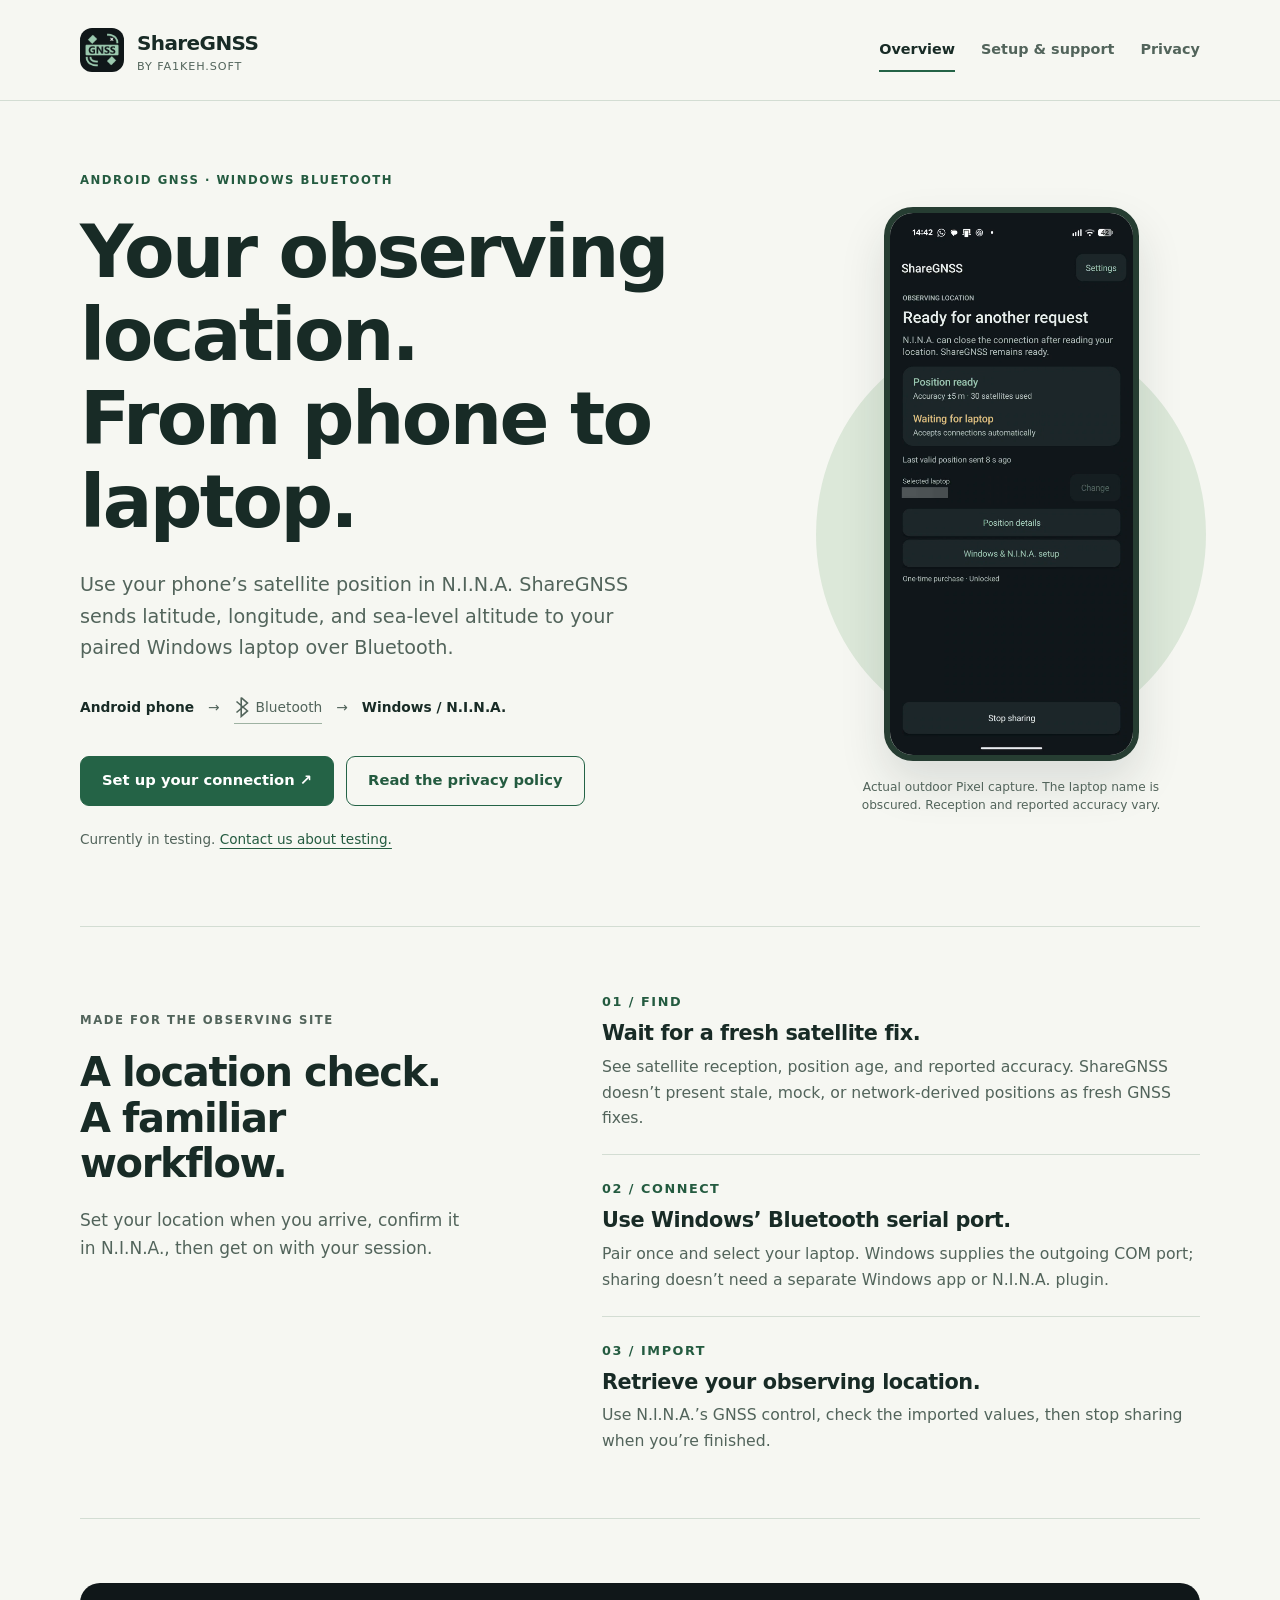
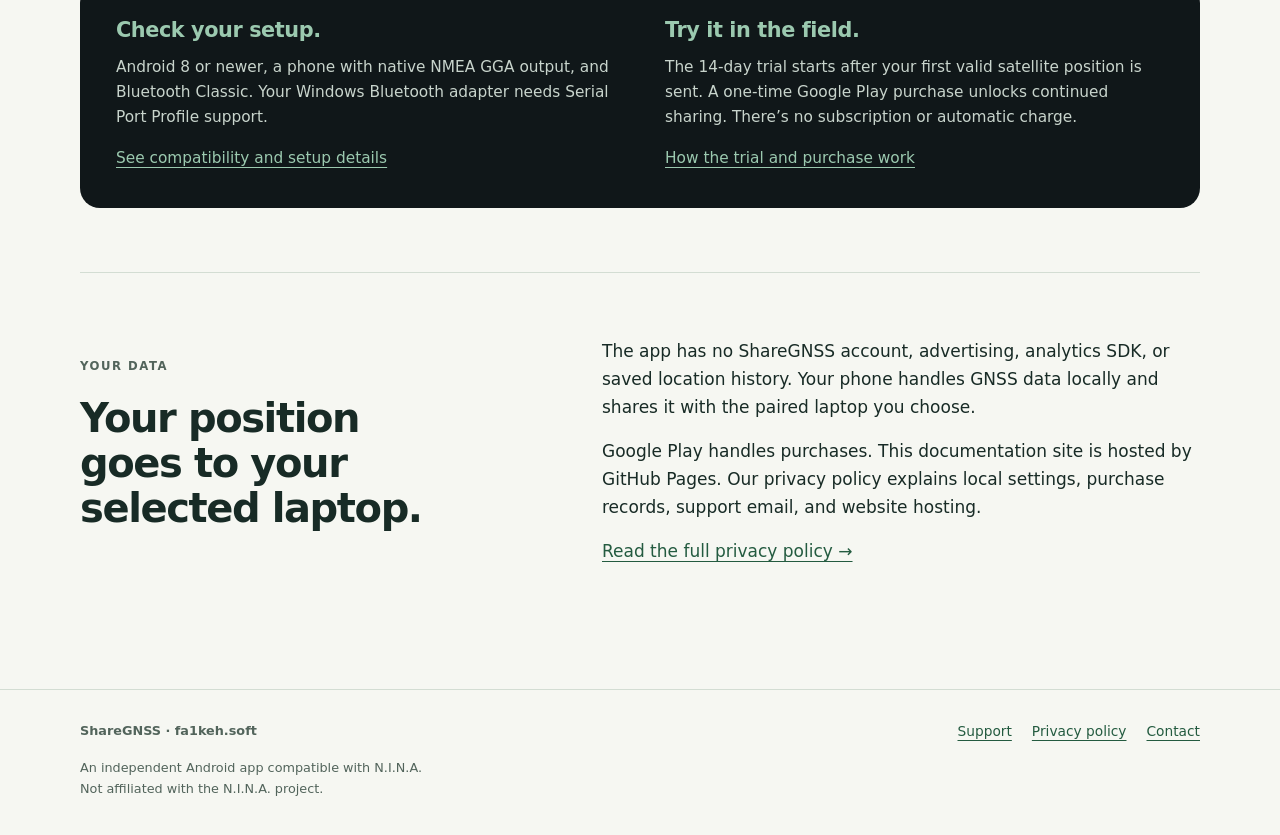
==== index.html @ da3c44bb "Publish ShareGNSS setup, support and privacy site" ====
<!doctype html>
<html lang="en"><head><meta charset="utf-8"><meta name="viewport" content="width=device-width, initial-scale=1">
<title>ShareGNSS — setup, support and privacy</title><meta name="description" content="Use your Android phone’s GNSS position in N.I.N.A. on Windows over Bluetooth. Official ShareGNSS setup, support and privacy information."><meta name="referrer" content="strict-origin-when-cross-origin">
<link rel="canonical" href="https://fa1keh-soft.github.io/sharegnss-site/"><link rel="icon" href="assets/icon.svg" type="image/svg+xml"><link rel="icon" href="assets/icon.png" type="image/png"><link rel="stylesheet" href="style.css">
<meta property="og:title" content="ShareGNSS — setup, support and privacy"><meta property="og:description" content="Use your Android phone’s GNSS position in N.I.N.A. on Windows over Bluetooth. Official ShareGNSS setup, support and privacy information."><meta property="og:type" content="website"><meta property="og:image" content="https://fa1keh-soft.github.io/sharegnss-site/assets/icon.png"><meta property="og:url" content="https://fa1keh-soft.github.io/sharegnss-site/">
</head><body><a class="skip" href="#main">Skip to content</a>
<header class="top"><div class="wrap"><a class="brand" href="./" aria-label="ShareGNSS home"><img src="assets/icon.png" width="44" height="44" alt=""><span>ShareGNSS<small>BY FA1KEH.SOFT</small></span></a><nav class="nav" aria-label="Main navigation"><a href="./" aria-current="page">Overview</a><a href="support.html">Setup & support</a><a href="privacy.html">Privacy</a></nav></div></header>
<main id="main" class="wrap">
<section class="hero" aria-labelledby="home-title"><div><p class="eyebrow">Android GNSS · Windows Bluetooth</p><h1 id="home-title">Your observing location.<br>From phone to laptop.</h1><p class="lead">Use your phone’s satellite position in N.I.N.A. ShareGNSS sends latitude, longitude, and sea-level altitude to your paired Windows laptop over Bluetooth.</p>
<div class="flow" aria-label="Android phone connects through Bluetooth to N.I.N.A. on Windows"><b>Android phone</b><span aria-hidden="true">→</span><span class="bt"><svg viewBox="0 0 18 28" aria-hidden="true" fill="none" stroke="currentColor" stroke-width="2"><path d="M8 2v24l8-7L2 7m6-5 8 7L2 21"/></svg>Bluetooth</span><span aria-hidden="true">→</span><b>Windows / N.I.N.A.</b></div>
<div class="actions"><a class="button primary" href="support.html#connect">Set up your connection <span aria-hidden="true">&nbsp;↗</span></a><a class="button" href="privacy.html">Read the privacy policy</a></div><p class="quiet">Currently in testing. <a href="mailto:fa1keh.soft@gmail.com?subject=ShareGNSS%20testing">Contact us about testing.</a></p></div>
<figure class="phone-figure"><img class="phone" src="assets/status.png" width="960" height="2142" alt="ShareGNSS on a Pixel showing Position ready, 30 satellites used and reported accuracy of plus or minus 5 metres"><figcaption>Actual outdoor Pixel capture. The laptop name is obscured. Reception and reported accuracy vary.</figcaption></figure></section>
<section class="section split" aria-labelledby="session-title"><div class="section-intro"><p class="eyebrow">Made for the observing site</p><h2 id="session-title">A location check.<br>A familiar workflow.</h2><p>Set your location when you arrive, confirm it in N.I.N.A., then get on with your session.</p></div><ol class="feature-list"><li><span class="number">01 / FIND</span><h3>Wait for a fresh satellite fix.</h3><p>See satellite reception, position age, and reported accuracy. ShareGNSS doesn’t present stale, mock, or network-derived positions as fresh GNSS fixes.</p></li><li><span class="number">02 / CONNECT</span><h3>Use Windows’ Bluetooth serial port.</h3><p>Pair once and select your laptop. Windows supplies the outgoing COM port; sharing doesn’t need a separate Windows app or N.I.N.A. plugin.</p></li><li><span class="number">03 / IMPORT</span><h3>Retrieve your observing location.</h3><p>Use N.I.N.A.’s GNSS control, check the imported values, then stop sharing when you’re finished.</p></li></ol></section>
<section class="section" aria-label="Compatibility and purchase information"><div class="info-band"><div><h3>Check your setup.</h3><p>Android 8 or newer, a phone with native NMEA GGA output, and Bluetooth Classic. Your Windows Bluetooth adapter needs Serial Port Profile support.</p><p><a href="support.html#requirements">See compatibility and setup details</a></p></div><div><h3>Try it in the field.</h3><p>The 14-day trial starts after your first valid satellite position is sent. A one-time Google Play purchase unlocks continued sharing. There’s no subscription or automatic charge.</p><p><a href="support.html#access">How the trial and purchase work</a></p></div></div></section>
<section class="section split" aria-labelledby="privacy-title"><div class="section-intro"><p class="eyebrow">Your data</p><h2 id="privacy-title">Your position goes to your selected laptop.</h2></div><div><p>The app has no ShareGNSS account, advertising, analytics SDK, or saved location history. Your phone handles GNSS data locally and shares it with the paired laptop you choose.</p><p>Google Play handles purchases. This documentation site is hosted by GitHub Pages. Our privacy policy explains local settings, purchase records, support email, and website hosting.</p><p><a href="privacy.html">Read the full privacy policy →</a></p></div></section>
</main>
<footer class="footer"><div class="wrap"><div><p><strong>ShareGNSS · fa1keh.soft</strong></p><p>An independent Android app compatible with N.I.N.A.<br>Not affiliated with the N.I.N.A. project.</p></div><div class="links"><a href="support.html">Support</a><a href="privacy.html">Privacy policy</a><a href="mailto:fa1keh.soft@gmail.com">Contact</a></div></div></footer>
</body></html>
---- style.css ----
:root{color-scheme:light;--ink:#182b26;--muted:#52645b;--paper:#f6f7f2;--white:#fff;--line:#d3ddd3;--mint:#9bc9af;--dark:#101719;--link:#245b40;--accent:#246346;--radius:20px}
*{box-sizing:border-box}html{scroll-behavior:smooth;scroll-padding-top:28px}body{margin:0;background:var(--paper);color:var(--ink);font-family:system-ui,-apple-system,BlinkMacSystemFont,"Segoe UI",sans-serif;font-size:17px;line-height:1.65}a{color:var(--link);text-underline-offset:4px}a:hover{text-decoration-thickness:2px}a:focus-visible,summary:focus-visible{outline:3px solid #b15b1e;outline-offset:5px;border-radius:3px}img{max-width:100%;height:auto}h1,h2,h3,p,figure{margin:0}h1,h2,h3{line-height:1.13;letter-spacing:-.035em}h1{font-size:clamp(2.6rem,5.8vw,4.6rem);font-weight:680}h2{font-size:clamp(1.8rem,3.2vw,2.5rem);font-weight:650}h3{font-size:1.3rem;letter-spacing:-.02em}p+p{margin-top:1rem}strong{font-weight:650}ul,ol{padding-left:1.4rem}li+li{margin-top:.6rem}.wrap{width:min(1120px,calc(100% - 64px));margin:auto}.skip{position:absolute;left:20px;top:-80px;background:#fff;padding:12px;z-index:10}.skip:focus{top:12px}.top{border-bottom:1px solid var(--line);background:var(--paper)}.top .wrap{min-height:100px;display:flex;align-items:center;justify-content:space-between;gap:20px}.brand{display:flex;align-items:center;gap:13px;text-decoration:none;color:var(--ink);font-size:1.25rem;font-weight:700;letter-spacing:-.03em}.brand img{width:44px;height:44px;border-radius:12px}.brand span small{display:block;color:var(--muted);font-size:.7rem;line-height:1.2;font-weight:500;letter-spacing:.08em}.nav{display:flex;gap:26px;align-items:center}.nav a{font-size:.9rem;font-weight:600;color:var(--muted);text-decoration:none;padding:10px 0}.nav a[aria-current=page]{color:var(--ink);box-shadow:inset 0 -2px var(--accent)}.eyebrow{text-transform:uppercase;letter-spacing:.13em;font-size:.73rem;font-weight:750;color:var(--link);margin-bottom:20px}.hero{display:grid;grid-template-columns:1.28fr .72fr;gap:70px;align-items:center;padding:70px 0 76px}.hero h1{max-width:700px}.hero .lead{max-width:590px;margin-top:26px;font-size:1.2rem;color:var(--muted)}.actions{display:flex;flex-wrap:wrap;gap:12px;margin-top:32px;align-items:center}.button{display:inline-flex;align-items:center;justify-content:center;min-height:50px;padding:11px 21px;border:1px solid var(--accent);border-radius:9px;text-decoration:none;font-weight:650;font-size:.92rem}.primary{background:var(--accent);color:white}.button:hover{background:#dfebe1;color:var(--ink)}.primary:hover{background:#18482f;color:#fff}.quiet{color:var(--muted);font-size:.85rem;margin-top:22px}.phone-figure{position:relative;text-align:center;max-width:310px;margin:auto}.phone-figure:before{content:"";position:absolute;inset:20% -40px 12%;background:#dce8d9;border-radius:50%;z-index:-1}.phone{display:block;width:255px;margin:auto;border:6px solid #263d32;border-radius:29px;box-shadow:0 22px 45px #182b2620}.phone-figure figcaption{margin-top:17px;font-size:.76rem;line-height:1.5;color:var(--muted)}.flow{display:flex;align-items:center;gap:14px;margin-top:28px;color:var(--muted);font-size:.86rem;flex-wrap:wrap}.flow b{color:var(--ink);font-weight:600}.flow .bt{display:inline-flex;align-items:center;gap:6px;border-bottom:1px solid #9eb2a2;padding:4px 0}.bt svg{width:16px;height:22px}.section{padding:64px 0;border-top:1px solid var(--line)}.split{display:grid;grid-template-columns:.85fr 1.15fr;gap:80px}.section-intro{max-width:390px}.section-intro p{color:var(--muted);margin-top:20px}.feature-list{margin:0;list-style:none;padding:0}.feature-list li{padding:0 0 23px;margin-bottom:23px;border-bottom:1px solid var(--line)}.feature-list li:last-child{border:0;margin:0;padding:0}.feature-list p{color:var(--muted);font-size:.98rem;margin-top:8px}.number{font-size:.8rem;color:var(--link);font-weight:700;letter-spacing:.12em;display:block;margin-bottom:10px}.info-band{background:var(--dark);color:#e9efe9;padding:36px;border-radius:var(--radius);display:grid;grid-template-columns:1fr 1fr;gap:50px}.info-band h3{color:var(--mint);margin-bottom:12px}.info-band p{font-size:.96rem;color:#c8d4cc}.info-band a{color:var(--mint)}.footer{border-top:1px solid var(--line);margin-top:60px;padding:30px 0 36px}.footer .wrap{display:flex;justify-content:space-between;align-items:start;gap:30px}.footer p{font-size:.8rem;color:var(--muted);max-width:490px}.footer .links{display:flex;gap:20px;flex-wrap:wrap}.footer a{font-size:.86rem}.page-head{padding:62px 0 48px;max-width:790px}.page-head .lead{margin-top:22px;color:var(--muted);font-size:1.14rem}.meta{font-size:.83rem;color:var(--muted);margin-top:20px}.doc-layout{display:grid;grid-template-columns:210px minmax(0,1fr);gap:70px;align-items:start}.toc{position:sticky;top:25px;font-size:.85rem;padding-bottom:20px}.toc p{font-weight:650;margin-bottom:14px}.toc a{display:block;text-decoration:none;color:var(--muted);padding:7px 0}.toc a:hover{color:var(--link);text-decoration:underline}.doc section{padding:0 0 38px;margin-bottom:38px;border-bottom:1px solid var(--line);scroll-margin-top:30px}.doc section:last-child{border:0;margin-bottom:0}.doc h2{font-size:1.75rem;margin-bottom:22px}.doc h3{margin:27px 0 14px}.doc p,.doc li{max-width:760px}.doc ul,.doc ol{margin-top:18px;margin-bottom:20px}.callout{background:#e7eee3;border-left:3px solid var(--accent);padding:22px 25px;border-radius:0 12px 12px 0;margin:24px 0}.callout p{font-size:.98rem}.callout strong{color:var(--ink)}.fact-list{display:grid;grid-template-columns:170px 1fr;border-top:1px solid var(--line);font-size:.95rem}.fact-list dt,.fact-list dd{margin:0;border-bottom:1px solid var(--line);padding:14px 0}.fact-list dt{font-weight:650;padding-right:20px}.fact-list dd{color:var(--muted)}.path{background:#e6ede4;color:#244331;padding:15px 20px;border-radius:10px;line-height:1.8;font-size:.94rem;margin:22px 0;overflow-wrap:anywhere}.guide-image{margin:25px 0}.guide-image a{display:block}.guide-image img{display:block;width:100%;border-radius:12px;border:1px solid var(--line)}.guide-image figcaption{font-size:.79rem;color:var(--muted);margin-top:10px}.doc details{border-top:1px solid var(--line);padding:19px 0}.doc details:last-child{border-bottom:1px solid var(--line)}.doc summary{cursor:pointer;font-size:1rem;font-weight:650;line-height:1.5;padding-right:18px}.doc details p{font-size:.96rem;margin-top:15px;color:var(--muted)}.email{overflow-wrap:anywhere}.doc a{overflow-wrap:anywhere}.status-label{display:inline-block;font-size:.78rem;font-weight:650;color:#446044;background:#e6eddf;padding:5px 11px;border-radius:7px;margin-bottom:24px}.end-note{font-size:.86rem;color:var(--muted);margin-top:30px}.error-page{padding:100px 0;max-width:700px}.error-page p{margin-top:25px}
@media(max-width:900px){.hero{gap:40px;grid-template-columns:1.2fr .8fr}.hero h1{font-size:3.3rem}.split{gap:40px}.doc-layout{grid-template-columns:170px minmax(0,1fr);gap:35px}.phone{width:225px}.phone-figure:before{inset:20% -15px 12%}}
@media(max-width:680px){.wrap{width:calc(100% - 36px)}.top .wrap{min-height:0;padding:20px 0;align-items:start;flex-direction:column;gap:12px}.nav{gap:25px;width:100%}.nav a{font-size:.86rem}.brand img{width:38px;height:38px}.hero{grid-template-columns:1fr;padding:44px 0 45px;gap:42px}.hero h1{font-size:clamp(2.5rem,9.6vw,3.7rem)}.hero .lead{font-size:1.08rem}.phone-figure{max-width:300px}.phone{width:230px}.split,.info-band{grid-template-columns:1fr;gap:30px}.section{padding:42px 0}.info-band{padding:26px}.section-intro{max-width:none}.footer .wrap{flex-direction:column;gap:22px}.page-head{padding:40px 0 35px}.page-head h1{font-size:2.6rem}.page-head .lead{font-size:1.04rem}.doc-layout{grid-template-columns:1fr;gap:25px}.toc{position:static;border-bottom:1px solid var(--line);display:flex;flex-wrap:wrap;gap:5px 22px}.toc p{width:100%;margin-bottom:6px}.toc a{padding:4px 0}.doc h2{font-size:1.55rem}.fact-list{grid-template-columns:1fr}.fact-list dt{border:0;padding-bottom:0}.fact-list dd{padding-top:5px}.flow{gap:9px}.doc section{padding-bottom:30px;margin-bottom:30px}}
@media(prefers-reduced-motion:reduce){html{scroll-behavior:auto}}@media print{.top,.toc,.footer,.skip,.actions{display:none}.wrap{width:100%}.doc-layout{display:block}body{background:white;color:black;font-size:11pt}.page-head{padding:0 0 20px}a{color:inherit}.doc details{break-inside:avoid}.guide-image{break-inside:avoid}}
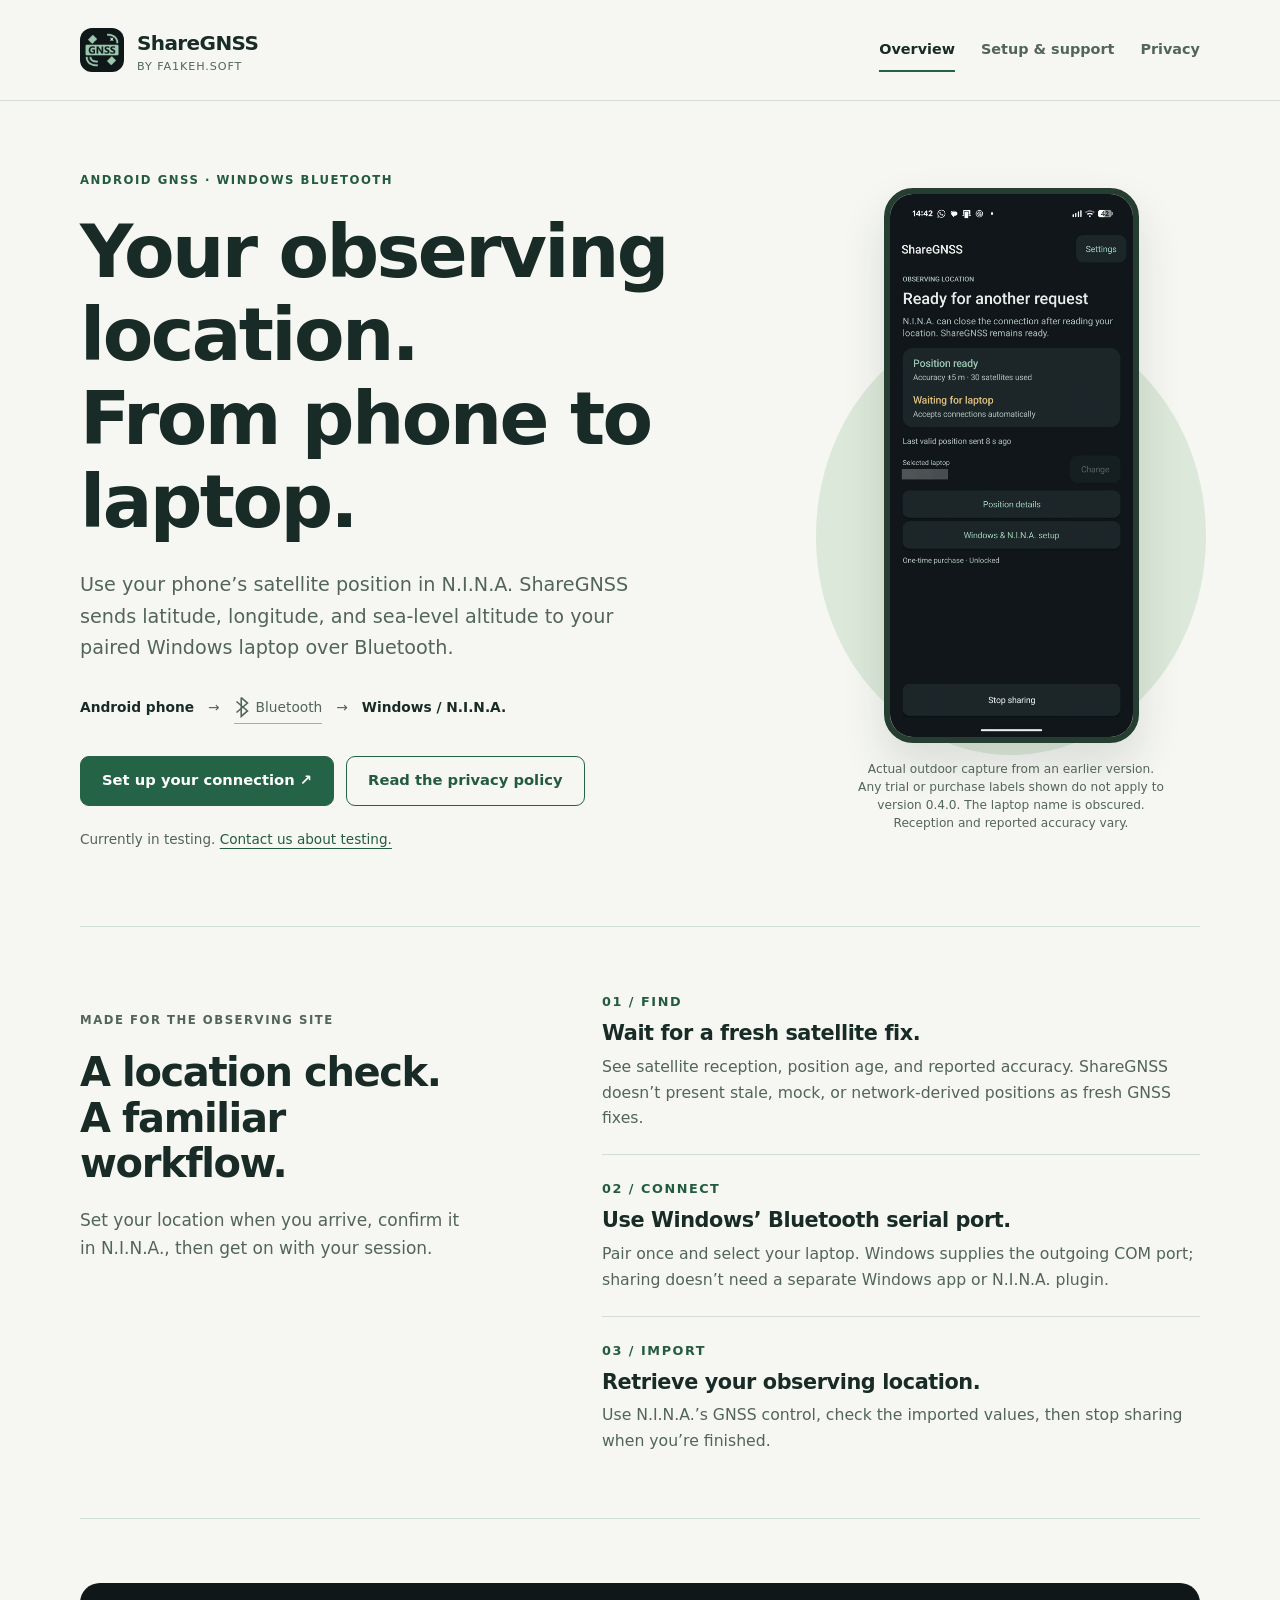
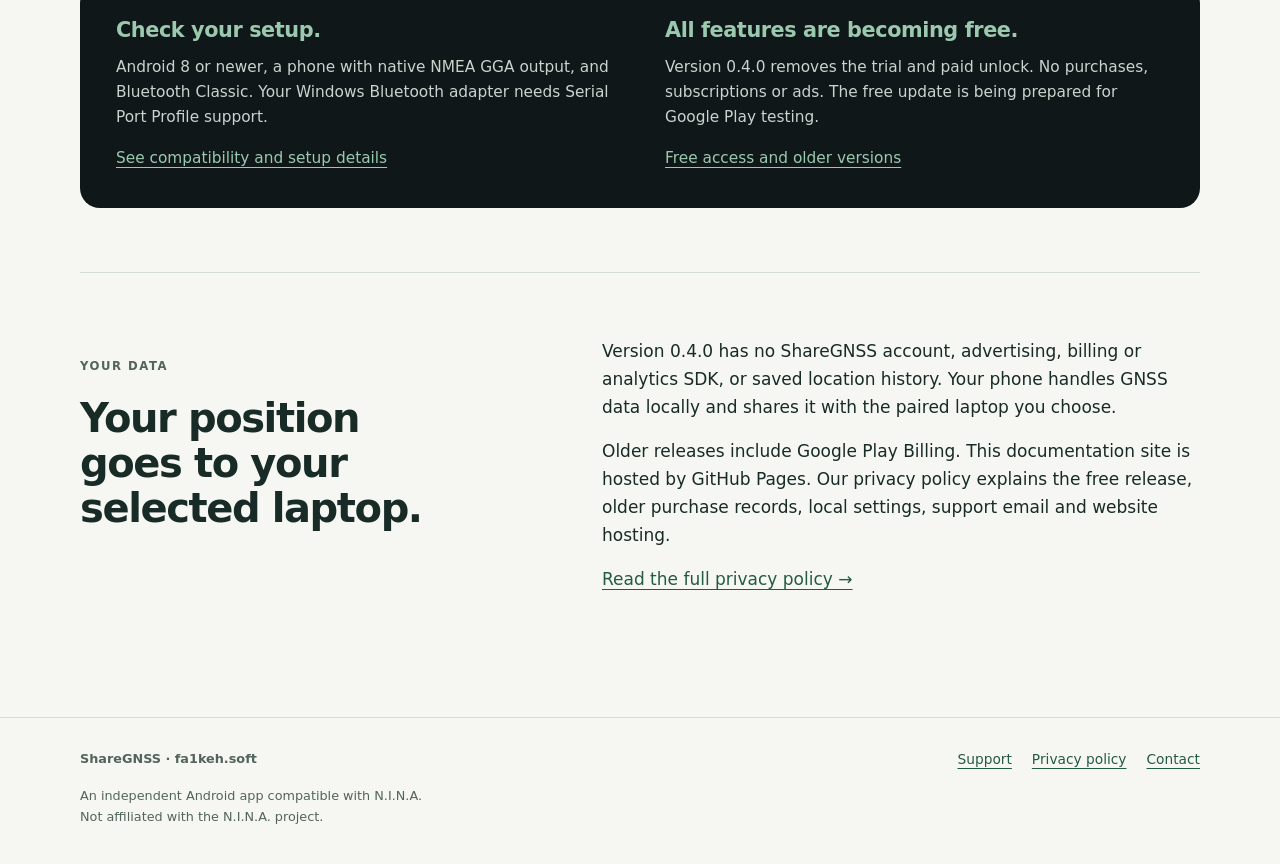
==== commit 96080a29: "Document the free ShareGNSS 0.4.0 transition" ====
--- a/index.html
+++ b/index.html
@@ -9,10 +9,10 @@
 <section class="hero" aria-labelledby="home-title"><div><p class="eyebrow">Android GNSS · Windows Bluetooth</p><h1 id="home-title">Your observing location.<br>From phone to laptop.</h1><p class="lead">Use your phone’s satellite position in N.I.N.A. ShareGNSS sends latitude, longitude, and sea-level altitude to your paired Windows laptop over Bluetooth.</p>
 <div class="flow" aria-label="Android phone connects through Bluetooth to N.I.N.A. on Windows"><b>Android phone</b><span aria-hidden="true">→</span><span class="bt"><svg viewBox="0 0 18 28" aria-hidden="true" fill="none" stroke="currentColor" stroke-width="2"><path d="M8 2v24l8-7L2 7m6-5 8 7L2 21"/></svg>Bluetooth</span><span aria-hidden="true">→</span><b>Windows / N.I.N.A.</b></div>
 <div class="actions"><a class="button primary" href="support.html#connect">Set up your connection <span aria-hidden="true">&nbsp;↗</span></a><a class="button" href="privacy.html">Read the privacy policy</a></div><p class="quiet">Currently in testing. <a href="mailto:fa1keh.soft@gmail.com?subject=ShareGNSS%20testing">Contact us about testing.</a></p></div>
-<figure class="phone-figure"><img class="phone" src="assets/status.png" width="960" height="2142" alt="ShareGNSS on a Pixel showing Position ready, 30 satellites used and reported accuracy of plus or minus 5 metres"><figcaption>Actual outdoor Pixel capture. The laptop name is obscured. Reception and reported accuracy vary.</figcaption></figure></section>
+<figure class="phone-figure"><img class="phone" src="assets/status.png" width="960" height="2142" alt="ShareGNSS on a Pixel showing Position ready, 30 satellites used and reported accuracy of plus or minus 5 metres"><figcaption>Actual outdoor capture from an earlier version. Any trial or purchase labels shown do not apply to version 0.4.0. The laptop name is obscured. Reception and reported accuracy vary.</figcaption></figure></section>
 <section class="section split" aria-labelledby="session-title"><div class="section-intro"><p class="eyebrow">Made for the observing site</p><h2 id="session-title">A location check.<br>A familiar workflow.</h2><p>Set your location when you arrive, confirm it in N.I.N.A., then get on with your session.</p></div><ol class="feature-list"><li><span class="number">01 / FIND</span><h3>Wait for a fresh satellite fix.</h3><p>See satellite reception, position age, and reported accuracy. ShareGNSS doesn’t present stale, mock, or network-derived positions as fresh GNSS fixes.</p></li><li><span class="number">02 / CONNECT</span><h3>Use Windows’ Bluetooth serial port.</h3><p>Pair once and select your laptop. Windows supplies the outgoing COM port; sharing doesn’t need a separate Windows app or N.I.N.A. plugin.</p></li><li><span class="number">03 / IMPORT</span><h3>Retrieve your observing location.</h3><p>Use N.I.N.A.’s GNSS control, check the imported values, then stop sharing when you’re finished.</p></li></ol></section>
-<section class="section" aria-label="Compatibility and purchase information"><div class="info-band"><div><h3>Check your setup.</h3><p>Android 8 or newer, a phone with native NMEA GGA output, and Bluetooth Classic. Your Windows Bluetooth adapter needs Serial Port Profile support.</p><p><a href="support.html#requirements">See compatibility and setup details</a></p></div><div><h3>Try it in the field.</h3><p>The 14-day trial starts after your first valid satellite position is sent. A one-time Google Play purchase unlocks continued sharing. There’s no subscription or automatic charge.</p><p><a href="support.html#access">How the trial and purchase work</a></p></div></div></section>
-<section class="section split" aria-labelledby="privacy-title"><div class="section-intro"><p class="eyebrow">Your data</p><h2 id="privacy-title">Your position goes to your selected laptop.</h2></div><div><p>The app has no ShareGNSS account, advertising, analytics SDK, or saved location history. Your phone handles GNSS data locally and shares it with the paired laptop you choose.</p><p>Google Play handles purchases. This documentation site is hosted by GitHub Pages. Our privacy policy explains local settings, purchase records, support email, and website hosting.</p><p><a href="privacy.html">Read the full privacy policy →</a></p></div></section>
+<section class="section" aria-label="Compatibility and free access"><div class="info-band"><div><h3>Check your setup.</h3><p>Android 8 or newer, a phone with native NMEA GGA output, and Bluetooth Classic. Your Windows Bluetooth adapter needs Serial Port Profile support.</p><p><a href="support.html#requirements">See compatibility and setup details</a></p></div><div><h3>All features are becoming free.</h3><p>Version 0.4.0 removes the trial and paid unlock. No purchases, subscriptions or ads. The free update is being prepared for Google Play testing.</p><p><a href="support.html#access">Free access and older versions</a></p></div></div></section>
+<section class="section split" aria-labelledby="privacy-title"><div class="section-intro"><p class="eyebrow">Your data</p><h2 id="privacy-title">Your position goes to your selected laptop.</h2></div><div><p>Version 0.4.0 has no ShareGNSS account, advertising, billing or analytics SDK, or saved location history. Your phone handles GNSS data locally and shares it with the paired laptop you choose.</p><p>Older releases include Google Play Billing. This documentation site is hosted by GitHub Pages. Our privacy policy explains the free release, older purchase records, local settings, support email and website hosting.</p><p><a href="privacy.html">Read the full privacy policy →</a></p></div></section>
 </main>
 <footer class="footer"><div class="wrap"><div><p><strong>ShareGNSS · fa1keh.soft</strong></p><p>An independent Android app compatible with N.I.N.A.<br>Not affiliated with the N.I.N.A. project.</p></div><div class="links"><a href="support.html">Support</a><a href="privacy.html">Privacy policy</a><a href="mailto:fa1keh.soft@gmail.com">Contact</a></div></div></footer>
 </body></html>
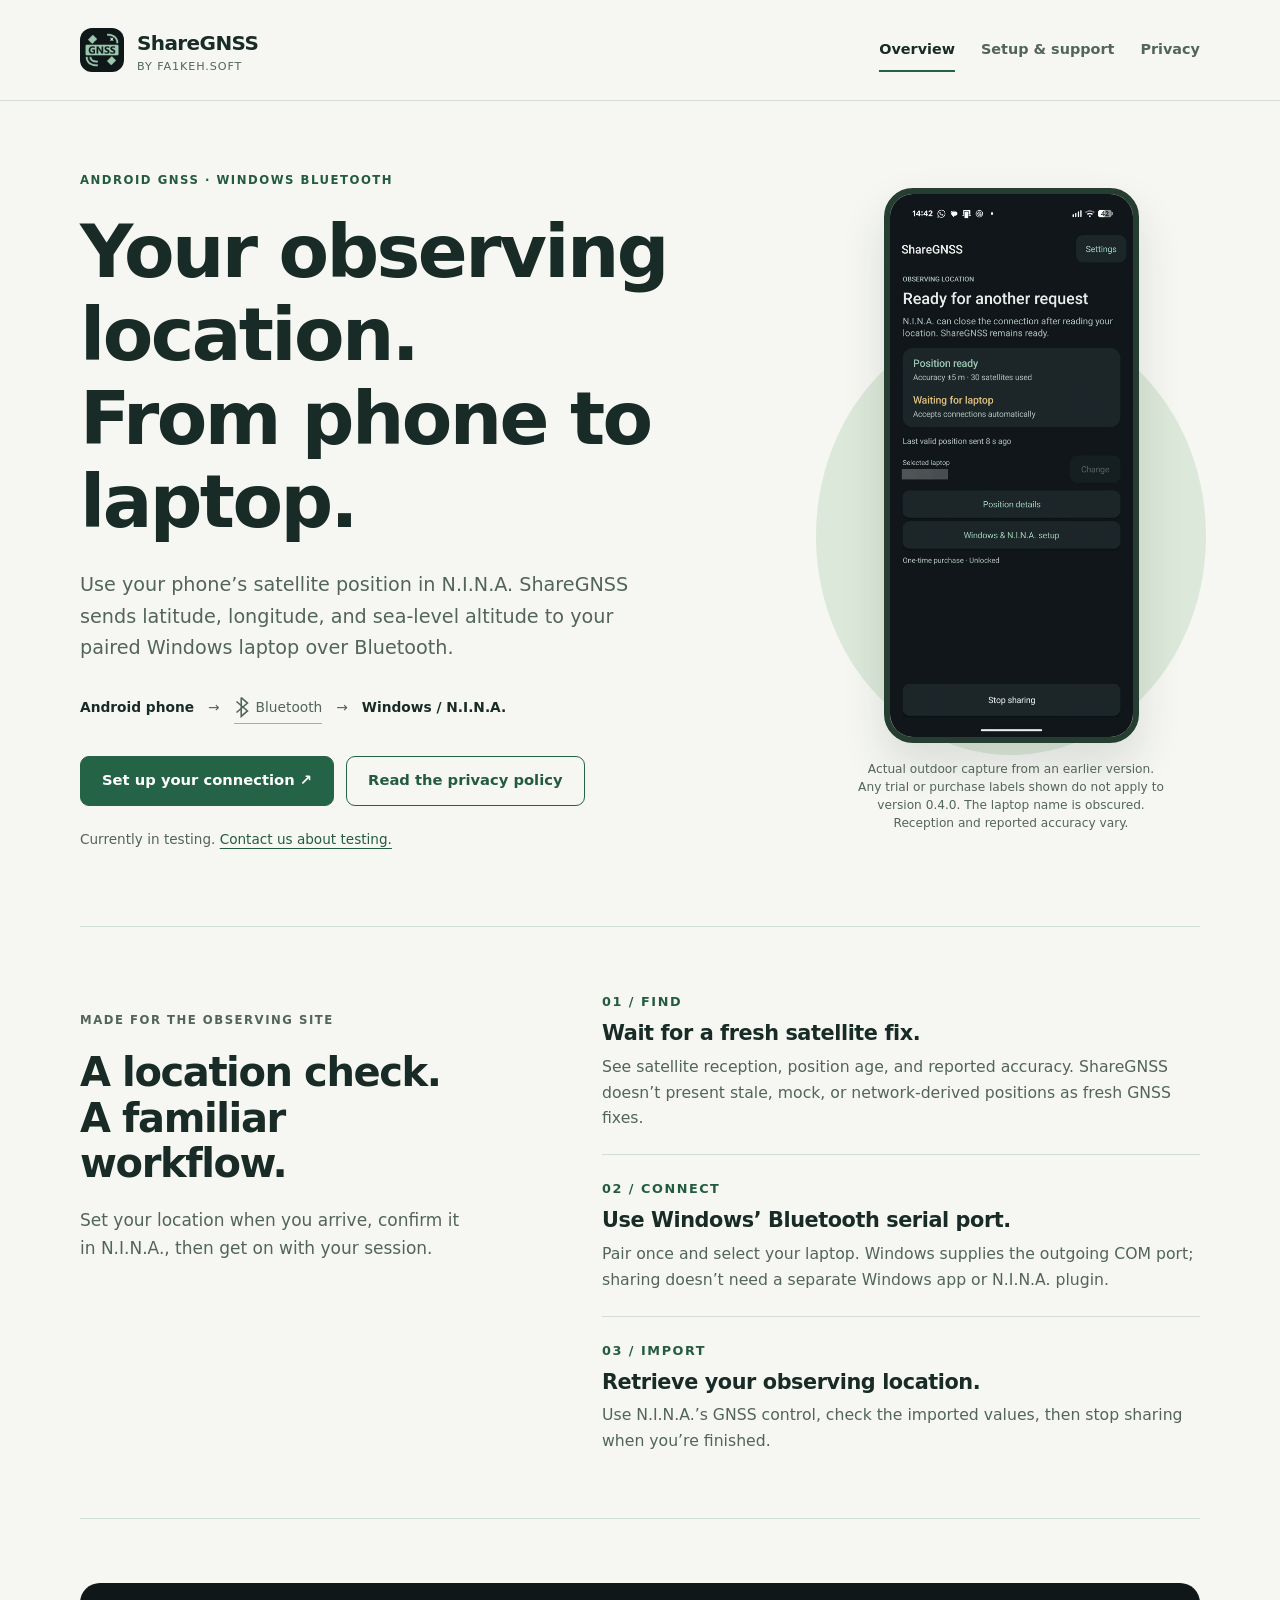
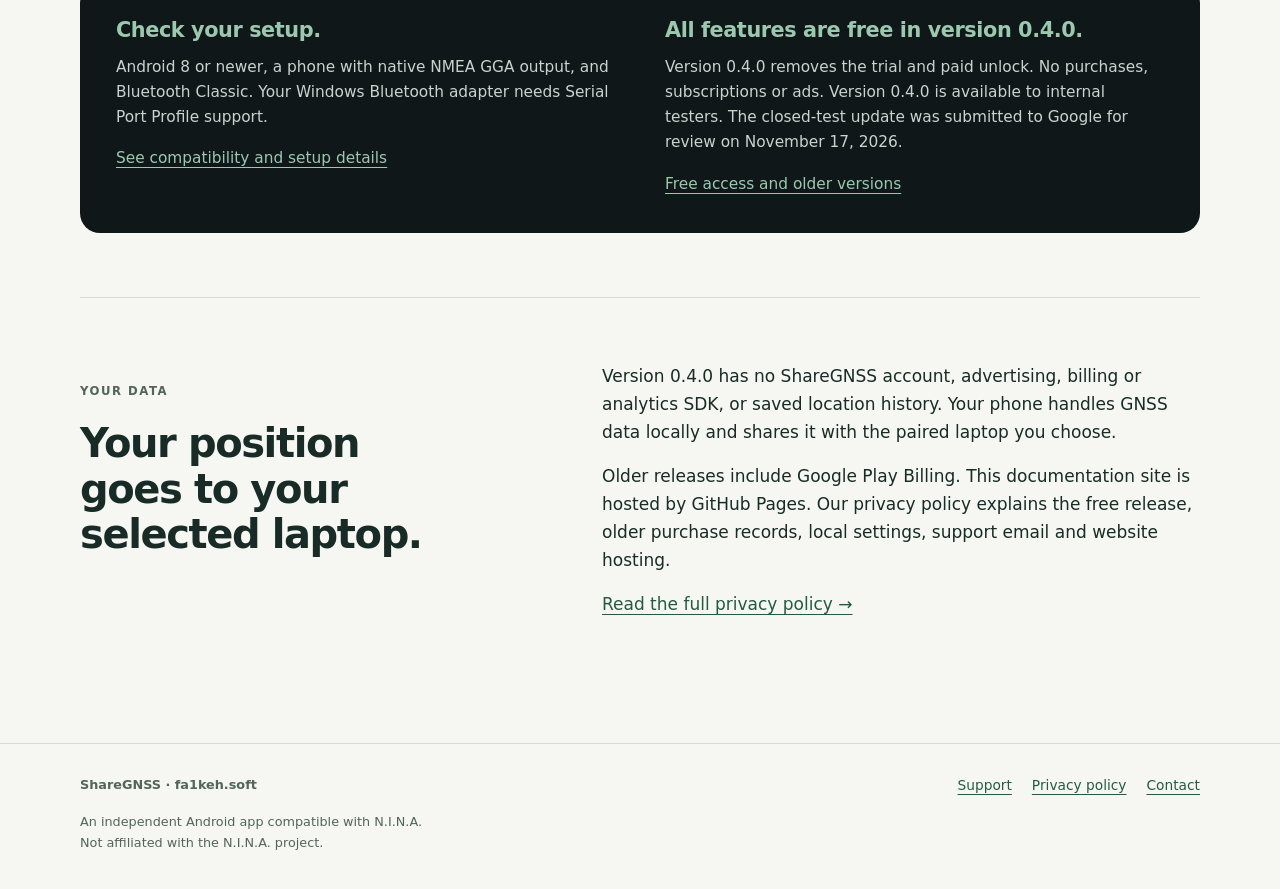
==== commit b30c1b96: "Update free release rollout status" ====
--- a/index.html
+++ b/index.html
@@ -11,7 +11,7 @@
 <div class="actions"><a class="button primary" href="support.html#connect">Set up your connection <span aria-hidden="true">&nbsp;↗</span></a><a class="button" href="privacy.html">Read the privacy policy</a></div><p class="quiet">Currently in testing. <a href="mailto:fa1keh.soft@gmail.com?subject=ShareGNSS%20testing">Contact us about testing.</a></p></div>
 <figure class="phone-figure"><img class="phone" src="assets/status.png" width="960" height="2142" alt="ShareGNSS on a Pixel showing Position ready, 30 satellites used and reported accuracy of plus or minus 5 metres"><figcaption>Actual outdoor capture from an earlier version. Any trial or purchase labels shown do not apply to version 0.4.0. The laptop name is obscured. Reception and reported accuracy vary.</figcaption></figure></section>
 <section class="section split" aria-labelledby="session-title"><div class="section-intro"><p class="eyebrow">Made for the observing site</p><h2 id="session-title">A location check.<br>A familiar workflow.</h2><p>Set your location when you arrive, confirm it in N.I.N.A., then get on with your session.</p></div><ol class="feature-list"><li><span class="number">01 / FIND</span><h3>Wait for a fresh satellite fix.</h3><p>See satellite reception, position age, and reported accuracy. ShareGNSS doesn’t present stale, mock, or network-derived positions as fresh GNSS fixes.</p></li><li><span class="number">02 / CONNECT</span><h3>Use Windows’ Bluetooth serial port.</h3><p>Pair once and select your laptop. Windows supplies the outgoing COM port; sharing doesn’t need a separate Windows app or N.I.N.A. plugin.</p></li><li><span class="number">03 / IMPORT</span><h3>Retrieve your observing location.</h3><p>Use N.I.N.A.’s GNSS control, check the imported values, then stop sharing when you’re finished.</p></li></ol></section>
-<section class="section" aria-label="Compatibility and free access"><div class="info-band"><div><h3>Check your setup.</h3><p>Android 8 or newer, a phone with native NMEA GGA output, and Bluetooth Classic. Your Windows Bluetooth adapter needs Serial Port Profile support.</p><p><a href="support.html#requirements">See compatibility and setup details</a></p></div><div><h3>All features are becoming free.</h3><p>Version 0.4.0 removes the trial and paid unlock. No purchases, subscriptions or ads. The free update is being prepared for Google Play testing.</p><p><a href="support.html#access">Free access and older versions</a></p></div></div></section>
+<section class="section" aria-label="Compatibility and free access"><div class="info-band"><div><h3>Check your setup.</h3><p>Android 8 or newer, a phone with native NMEA GGA output, and Bluetooth Classic. Your Windows Bluetooth adapter needs Serial Port Profile support.</p><p><a href="support.html#requirements">See compatibility and setup details</a></p></div><div><h3>All features are free in version 0.4.0.</h3><p>Version 0.4.0 removes the trial and paid unlock. No purchases, subscriptions or ads. Version 0.4.0 is available to internal testers. The closed-test update was submitted to Google for review on November 17, 2026.</p><p><a href="support.html#access">Free access and older versions</a></p></div></div></section>
 <section class="section split" aria-labelledby="privacy-title"><div class="section-intro"><p class="eyebrow">Your data</p><h2 id="privacy-title">Your position goes to your selected laptop.</h2></div><div><p>Version 0.4.0 has no ShareGNSS account, advertising, billing or analytics SDK, or saved location history. Your phone handles GNSS data locally and shares it with the paired laptop you choose.</p><p>Older releases include Google Play Billing. This documentation site is hosted by GitHub Pages. Our privacy policy explains the free release, older purchase records, local settings, support email and website hosting.</p><p><a href="privacy.html">Read the full privacy policy →</a></p></div></section>
 </main>
 <footer class="footer"><div class="wrap"><div><p><strong>ShareGNSS · fa1keh.soft</strong></p><p>An independent Android app compatible with N.I.N.A.<br>Not affiliated with the N.I.N.A. project.</p></div><div class="links"><a href="support.html">Support</a><a href="privacy.html">Privacy policy</a><a href="mailto:fa1keh.soft@gmail.com">Contact</a></div></div></footer>
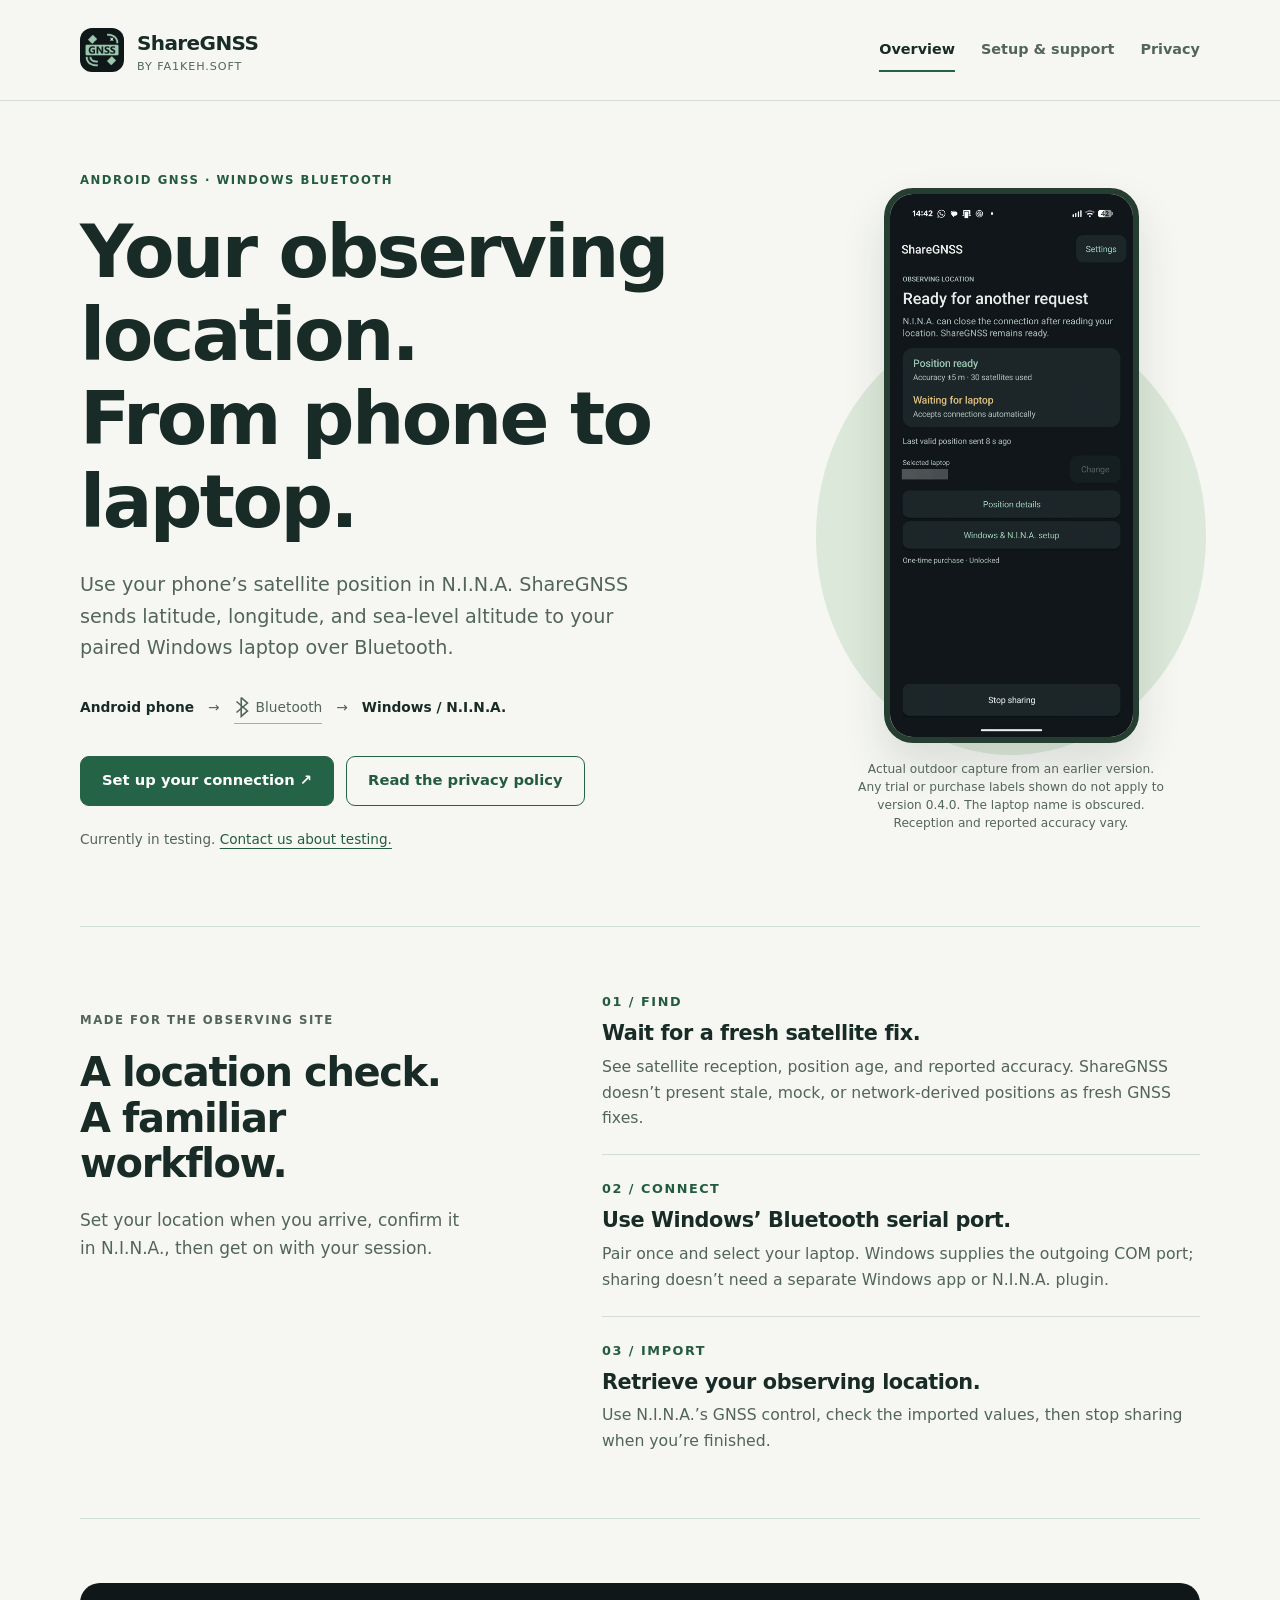
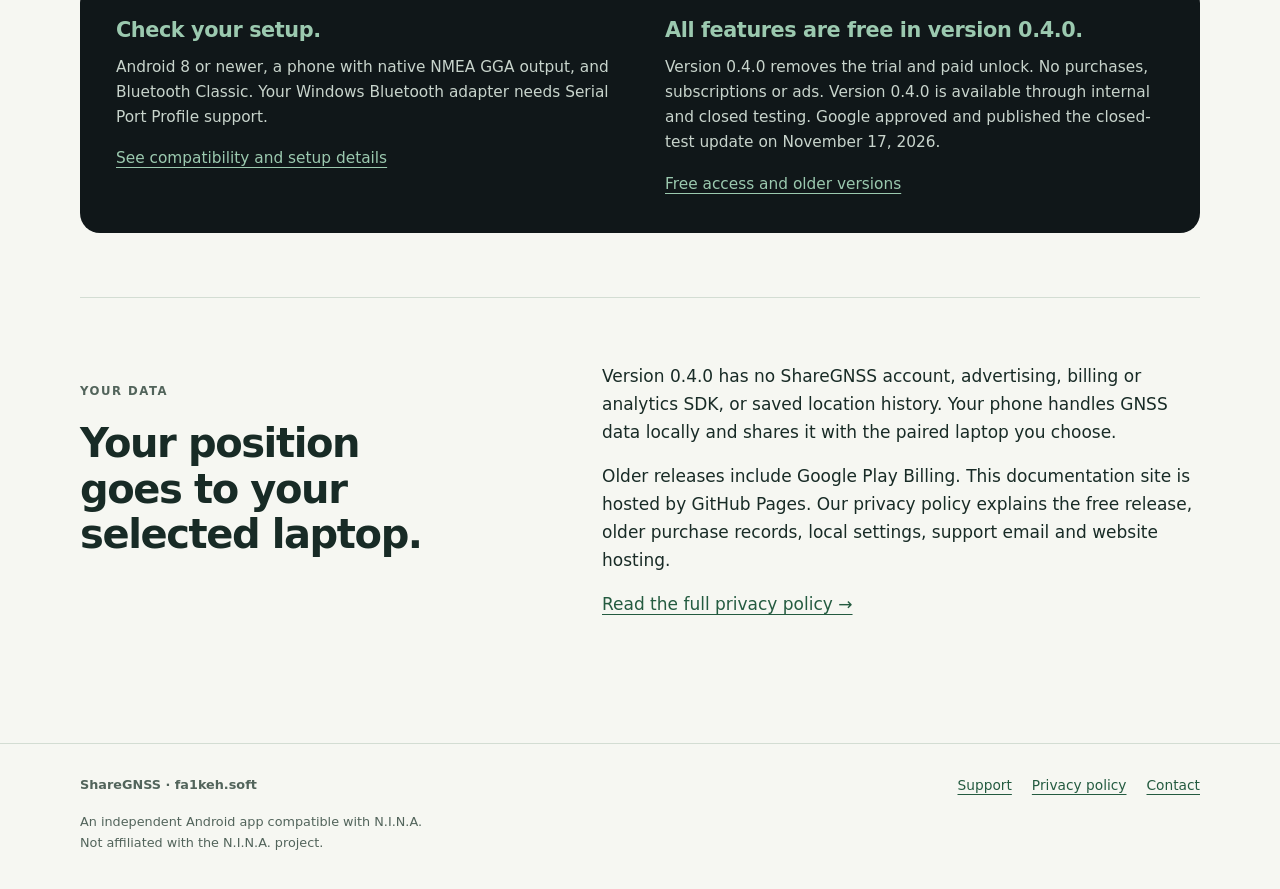
==== commit 8f04706e: "Confirm free closed-test release publication" ====
--- a/index.html
+++ b/index.html
@@ -11,7 +11,7 @@
 <div class="actions"><a class="button primary" href="support.html#connect">Set up your connection <span aria-hidden="true">&nbsp;↗</span></a><a class="button" href="privacy.html">Read the privacy policy</a></div><p class="quiet">Currently in testing. <a href="mailto:fa1keh.soft@gmail.com?subject=ShareGNSS%20testing">Contact us about testing.</a></p></div>
 <figure class="phone-figure"><img class="phone" src="assets/status.png" width="960" height="2142" alt="ShareGNSS on a Pixel showing Position ready, 30 satellites used and reported accuracy of plus or minus 5 metres"><figcaption>Actual outdoor capture from an earlier version. Any trial or purchase labels shown do not apply to version 0.4.0. The laptop name is obscured. Reception and reported accuracy vary.</figcaption></figure></section>
 <section class="section split" aria-labelledby="session-title"><div class="section-intro"><p class="eyebrow">Made for the observing site</p><h2 id="session-title">A location check.<br>A familiar workflow.</h2><p>Set your location when you arrive, confirm it in N.I.N.A., then get on with your session.</p></div><ol class="feature-list"><li><span class="number">01 / FIND</span><h3>Wait for a fresh satellite fix.</h3><p>See satellite reception, position age, and reported accuracy. ShareGNSS doesn’t present stale, mock, or network-derived positions as fresh GNSS fixes.</p></li><li><span class="number">02 / CONNECT</span><h3>Use Windows’ Bluetooth serial port.</h3><p>Pair once and select your laptop. Windows supplies the outgoing COM port; sharing doesn’t need a separate Windows app or N.I.N.A. plugin.</p></li><li><span class="number">03 / IMPORT</span><h3>Retrieve your observing location.</h3><p>Use N.I.N.A.’s GNSS control, check the imported values, then stop sharing when you’re finished.</p></li></ol></section>
-<section class="section" aria-label="Compatibility and free access"><div class="info-band"><div><h3>Check your setup.</h3><p>Android 8 or newer, a phone with native NMEA GGA output, and Bluetooth Classic. Your Windows Bluetooth adapter needs Serial Port Profile support.</p><p><a href="support.html#requirements">See compatibility and setup details</a></p></div><div><h3>All features are free in version 0.4.0.</h3><p>Version 0.4.0 removes the trial and paid unlock. No purchases, subscriptions or ads. Version 0.4.0 is available to internal testers. The closed-test update was submitted to Google for review on November 17, 2026.</p><p><a href="support.html#access">Free access and older versions</a></p></div></div></section>
+<section class="section" aria-label="Compatibility and free access"><div class="info-band"><div><h3>Check your setup.</h3><p>Android 8 or newer, a phone with native NMEA GGA output, and Bluetooth Classic. Your Windows Bluetooth adapter needs Serial Port Profile support.</p><p><a href="support.html#requirements">See compatibility and setup details</a></p></div><div><h3>All features are free in version 0.4.0.</h3><p>Version 0.4.0 removes the trial and paid unlock. No purchases, subscriptions or ads. Version 0.4.0 is available through internal and closed testing. Google approved and published the closed-test update on November 17, 2026.</p><p><a href="support.html#access">Free access and older versions</a></p></div></div></section>
 <section class="section split" aria-labelledby="privacy-title"><div class="section-intro"><p class="eyebrow">Your data</p><h2 id="privacy-title">Your position goes to your selected laptop.</h2></div><div><p>Version 0.4.0 has no ShareGNSS account, advertising, billing or analytics SDK, or saved location history. Your phone handles GNSS data locally and shares it with the paired laptop you choose.</p><p>Older releases include Google Play Billing. This documentation site is hosted by GitHub Pages. Our privacy policy explains the free release, older purchase records, local settings, support email and website hosting.</p><p><a href="privacy.html">Read the full privacy policy →</a></p></div></section>
 </main>
 <footer class="footer"><div class="wrap"><div><p><strong>ShareGNSS · fa1keh.soft</strong></p><p>An independent Android app compatible with N.I.N.A.<br>Not affiliated with the N.I.N.A. project.</p></div><div class="links"><a href="support.html">Support</a><a href="privacy.html">Privacy policy</a><a href="mailto:fa1keh.soft@gmail.com">Contact</a></div></div></footer>
